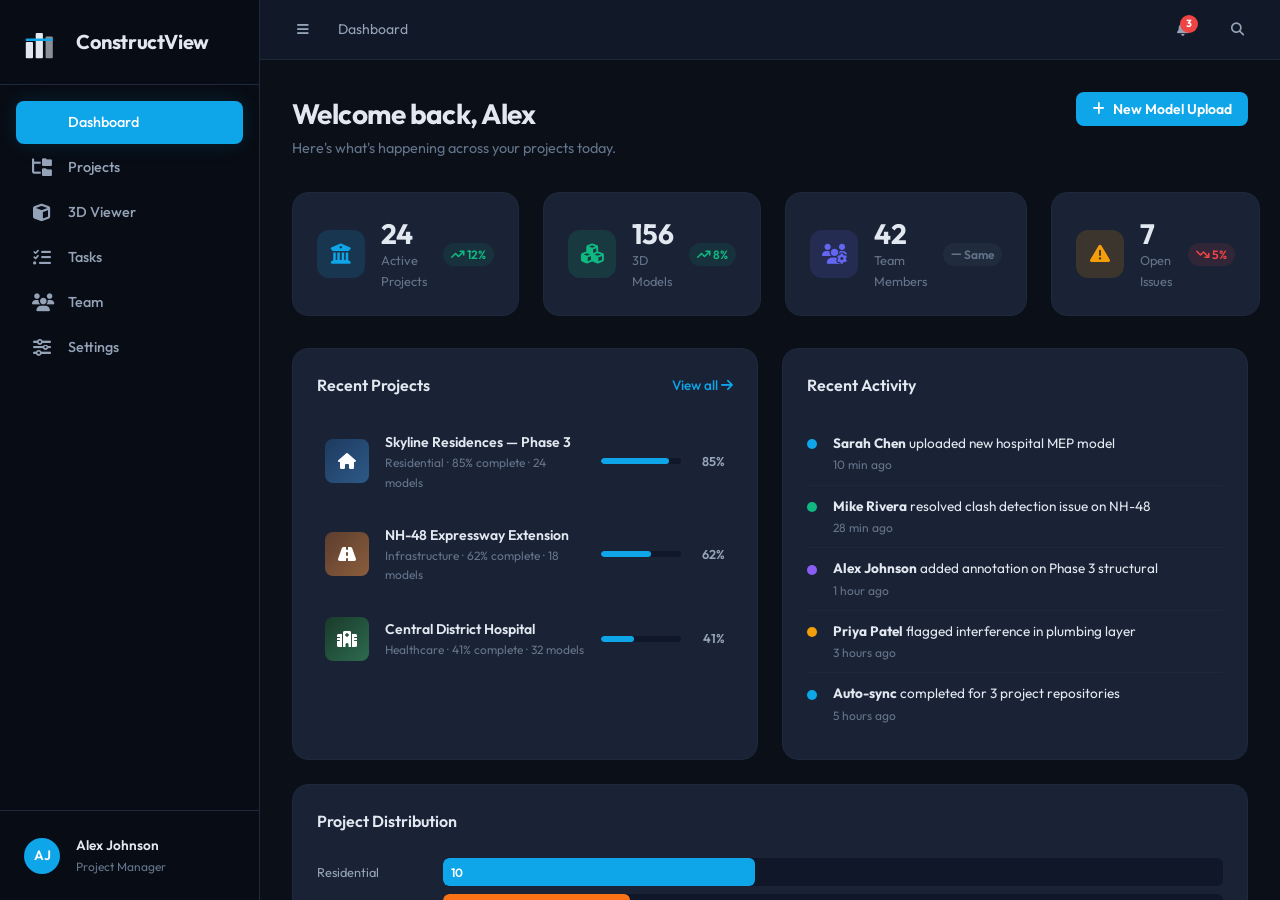
==== index.html @ a5606d07 "Initial release: ConstructView — Civil 3D Construction Platform - 6-page white-label dashboard (Dash" ====
<!DOCTYPE html>
<html lang="en" data-theme="default">
<head>
  <meta charset="UTF-8">
  <meta name="viewport" content="width=device-width, initial-scale=1.0">
  <title>ConstructView — Civil 3D Platform</title>
  <link rel="stylesheet" href="css/style.css">
  <link rel="preconnect" href="https://fonts.googleapis.com">
  <link href="https://fonts.googleapis.com/css2?family=Outfit:wght@300;400;500;600;700;800&family=JetBrains+Mono:wght@400;500&display=swap" rel="stylesheet">
  <link rel="stylesheet" href="https://cdnjs.cloudflare.com/ajax/libs/font-awesome/6.5.1/css/all.min.css">
</head>
<body>
  <div class="app-shell">
    <!-- Sidebar -->
    <aside class="sidebar" id="sidebar">
      <div class="sidebar-brand">
        <div class="brand-icon">
          <svg viewBox="0 0 40 40" fill="none">
            <rect x="2" y="20" width="8" height="18" rx="1" fill="currentColor"/>
            <rect x="13" y="10" width="8" height="28" rx="1" fill="currentColor"/>
            <rect x="24" y="14" width="8" height="24" rx="1" fill="currentColor" opacity="0.6"/>
            <rect x="2" y="16" width="30" height="3" rx="1" fill="var(--color-accent)"/>
          </svg>
        </div>
        <span class="brand-name" id="brandName">ConstructView</span>
      </div>

      <nav class="sidebar-nav">
        <a href="index.html" class="nav-item active">
          <i class="fa-solid fa-grid-2"></i>
          <span>Dashboard</span>
        </a>
        <a href="projects.html" class="nav-item">
          <i class="fa-solid fa-folder-tree"></i>
          <span>Projects</span>
        </a>
        <a href="viewer.html" class="nav-item">
          <i class="fa-solid fa-cube"></i>
          <span>3D Viewer</span>
        </a>
        <a href="tasks.html" class="nav-item">
          <i class="fa-solid fa-list-check"></i>
          <span>Tasks</span>
        </a>
        <a href="team.html" class="nav-item">
          <i class="fa-solid fa-users"></i>
          <span>Team</span>
        </a>
        <a href="settings.html" class="nav-item">
          <i class="fa-solid fa-sliders"></i>
          <span>Settings</span>
        </a>
      </nav>

      <div class="sidebar-footer">
        <div class="user-badge">
          <div class="avatar">AJ</div>
          <div class="user-info">
            <span class="user-name">Alex Johnson</span>
            <span class="user-role" id="userRoleDisplay">Project Manager</span>
          </div>
        </div>
      </div>
    </aside>

    <!-- Main content -->
    <main class="main-content">
      <!-- Top bar -->
      <header class="topbar">
        <div class="topbar-left">
          <button class="btn-icon" id="sidebarToggle" aria-label="Toggle sidebar">
            <i class="fa-solid fa-bars"></i>
          </button>
          <div class="breadcrumb">
            <span>Dashboard</span>
          </div>
        </div>
        <div class="topbar-right">
          <button class="btn-icon has-badge" aria-label="Notifications">
            <i class="fa-solid fa-bell"></i>
            <span class="badge">3</span>
          </button>
          <button class="btn-icon" aria-label="Search">
            <i class="fa-solid fa-magnifying-glass"></i>
          </button>
        </div>
      </header>

      <!-- Page content -->
      <div class="page-content">
        <div class="page-header">
          <div>
            <h1>Welcome back, Alex</h1>
            <p class="text-muted">Here's what's happening across your projects today.</p>
          </div>
          <div class="header-actions">
            <button class="btn btn-accent" onclick="location.href='viewer.html'">
              <i class="fa-solid fa-plus"></i> New Model Upload
            </button>
          </div>
        </div>

        <!-- Stats cards -->
        <div class="stats-grid">
          <div class="stat-card">
            <div class="stat-icon" style="--stat-color: var(--color-accent)">
              <i class="fa-solid fa-building-columns"></i>
            </div>
            <div class="stat-body">
              <span class="stat-value">24</span>
              <span class="stat-label">Active Projects</span>
            </div>
            <div class="stat-trend up">
              <i class="fa-solid fa-arrow-trend-up"></i> 12%
            </div>
          </div>
          <div class="stat-card">
            <div class="stat-icon" style="--stat-color: #10b981">
              <i class="fa-solid fa-cubes"></i>
            </div>
            <div class="stat-body">
              <span class="stat-value">156</span>
              <span class="stat-label">3D Models</span>
            </div>
            <div class="stat-trend up">
              <i class="fa-solid fa-arrow-trend-up"></i> 8%
            </div>
          </div>
          <div class="stat-card">
            <div class="stat-icon" style="--stat-color: #6366f1">
              <i class="fa-solid fa-users-gear"></i>
            </div>
            <div class="stat-body">
              <span class="stat-value">42</span>
              <span class="stat-label">Team Members</span>
            </div>
            <div class="stat-trend neutral">
              <i class="fa-solid fa-minus"></i> Same
            </div>
          </div>
          <div class="stat-card">
            <div class="stat-icon" style="--stat-color: #f59e0b">
              <i class="fa-solid fa-triangle-exclamation"></i>
            </div>
            <div class="stat-body">
              <span class="stat-value">7</span>
              <span class="stat-label">Open Issues</span>
            </div>
            <div class="stat-trend down">
              <i class="fa-solid fa-arrow-trend-down"></i> 5%
            </div>
          </div>
        </div>

        <!-- Two-column layout -->
        <div class="content-grid">
          <!-- Recent projects -->
          <div class="card">
            <div class="card-header">
              <h3>Recent Projects</h3>
              <a href="projects.html" class="link">View all <i class="fa-solid fa-arrow-right"></i></a>
            </div>
            <div class="project-list" id="recentProjects">
              <div class="project-row">
                <div class="project-thumb" style="background: linear-gradient(135deg, #1e3a5f, #2d5a87)"><i class="fa-solid fa-house"></i></div>
                <div class="project-info">
                  <span class="project-name">Skyline Residences — Phase 3</span>
                  <span class="project-meta">Residential · 85% complete · 24 models</span>
                </div>
                <div class="project-progress">
                  <div class="progress-bar"><div class="progress-fill" style="width:85%"></div></div>
                  <span>85%</span>
                </div>
              </div>
              <div class="project-row">
                <div class="project-thumb" style="background: linear-gradient(135deg, #5c3d2e, #8b5e3c)"><i class="fa-solid fa-road"></i></div>
                <div class="project-info">
                  <span class="project-name">NH-48 Expressway Extension</span>
                  <span class="project-meta">Infrastructure · 62% complete · 18 models</span>
                </div>
                <div class="project-progress">
                  <div class="progress-bar"><div class="progress-fill" style="width:62%"></div></div>
                  <span>62%</span>
                </div>
              </div>
              <div class="project-row">
                <div class="project-thumb" style="background: linear-gradient(135deg, #1a3a2a, #2d6b4f)"><i class="fa-solid fa-hospital"></i></div>
                <div class="project-info">
                  <span class="project-name">Central District Hospital</span>
                  <span class="project-meta">Healthcare · 41% complete · 32 models</span>
                </div>
                <div class="project-progress">
                  <div class="progress-bar"><div class="progress-fill" style="width:41%"></div></div>
                  <span>41%</span>
                </div>
              </div>
            </div>
          </div>

          <!-- Activity feed -->
          <div class="card">
            <div class="card-header">
              <h3>Recent Activity</h3>
            </div>
            <div class="activity-feed" id="activityFeed">
              <div class="activity-item">
                <div class="activity-dot accent"></div>
                <div class="activity-body">
                  <span class="activity-text"><strong>Sarah Chen</strong> uploaded new hospital MEP model</span>
                  <span class="activity-time">10 min ago</span>
                </div>
              </div>
              <div class="activity-item">
                <div class="activity-dot green"></div>
                <div class="activity-body">
                  <span class="activity-text"><strong>Mike Rivera</strong> resolved clash detection issue on NH-48</span>
                  <span class="activity-time">28 min ago</span>
                </div>
              </div>
              <div class="activity-item">
                <div class="activity-dot purple"></div>
                <div class="activity-body">
                  <span class="activity-text"><strong>Alex Johnson</strong> added annotation on Phase 3 structural</span>
                  <span class="activity-time">1 hour ago</span>
                </div>
              </div>
              <div class="activity-item">
                <div class="activity-dot amber"></div>
                <div class="activity-body">
                  <span class="activity-text"><strong>Priya Patel</strong> flagged interference in plumbing layer</span>
                  <span class="activity-time">3 hours ago</span>
                </div>
              </div>
              <div class="activity-item">
                <div class="activity-dot accent"></div>
                <div class="activity-body">
                  <span class="activity-text"><strong>Auto-sync</strong> completed for 3 project repositories</span>
                  <span class="activity-time">5 hours ago</span>
                </div>
              </div>
            </div>
          </div>
        </div>

        <!-- Project type distribution -->
        <div class="card" style="margin-top: 1.5rem;">
          <div class="card-header">
            <h3>Project Distribution</h3>
          </div>
          <div class="type-distribution">
            <div class="type-bar-group">
              <div class="type-label">Residential</div>
              <div class="type-bar-wrapper"><div class="type-bar" style="width:40%; --bar-color: var(--color-accent)"><span>10</span></div></div>
            </div>
            <div class="type-bar-group">
              <div class="type-label">Infrastructure</div>
              <div class="type-bar-wrapper"><div class="type-bar" style="width:24%; --bar-color: #f97316"><span>6</span></div></div>
            </div>
            <div class="type-bar-group">
              <div class="type-label">Healthcare</div>
              <div class="type-bar-wrapper"><div class="type-bar" style="width:16%; --bar-color: #10b981"><span>4</span></div></div>
            </div>
            <div class="type-bar-group">
              <div class="type-label">Commercial</div>
              <div class="type-bar-wrapper"><div class="type-bar" style="width:12%; --bar-color: #6366f1"><span>3</span></div></div>
            </div>
            <div class="type-bar-group">
              <div class="type-label">Industrial</div>
              <div class="type-bar-wrapper"><div class="type-bar" style="width:8%; --bar-color: #8b5cf6"><span>1</span></div></div>
            </div>
          </div>
        </div>
      </div>
    </main>
  </div>

  <script src="js/data.js"></script>
  <script src="js/app.js"></script>
</body>
</html>
---- css/style.css ----
/* ==============================================
   ConstructView — CSS Design System
   White-label ready. All colors are CSS variables.
   ============================================== */

:root {
  /* Brand / Primary */
  --color-accent: #0ea5e9;
  --color-accent-hover: #0284c7;
  --color-accent-light: #e0f2fe;
  --color-accent-dark: #0369a1;

  /* Surfaces */
  --color-bg: #0a0f18;
  --color-bg-elevated: #111827;
  --color-bg-card: #1a2235;
  --color-bg-input: #0f1729;
  --color-bg-hover: #1e293b;
  --color-bg-sidebar: #080c14;

  /* Borders */
  --color-border: #1e293b;
  --color-border-light: #2a3347;

  /* Text */
  --color-text: #e2e8f0;
  --color-text-secondary: #94a3b8;
  --color-text-muted: #64748b;
  --color-text-inverse: #0f172a;

  /* Status */
  --color-success: #10b981;
  --color-warning: #f59e0b;
  --color-error: #ef4444;
  --color-info: #3b82f6;

  /* Typography */
  --font-display: 'Outfit', system-ui, sans-serif;
  --font-mono: 'JetBrains Mono', 'Cascadia Code', monospace;

  /* Spacing */
  --space-xs: 0.25rem;
  --space-sm: 0.5rem;
  --space-md: 1rem;
  --space-lg: 1.5rem;
  --space-xl: 2rem;
  --space-2xl: 3rem;

  /* Radii */
  --radius-sm: 0.375rem;
  --radius-md: 0.5rem;
  --radius-lg: 0.75rem;
  --radius-xl: 1rem;
  --radius-2xl: 1.5rem;
  --radius-full: 9999px;

  /* Shadows */
  --shadow-sm: 0 1px 2px rgba(0,0,0,0.3);
  --shadow-md: 0 4px 6px -1px rgba(0,0,0,0.2), 0 2px 4px -2px rgba(0,0,0,0.2);
  --shadow-lg: 0 10px 15px -3px rgba(0,0,0,0.3), 0 4px 6px -4px rgba(0,0,0,0.2);
  --shadow-xl: 0 20px 25px -5px rgba(0,0,0,0.4), 0 8px 10px -6px rgba(0,0,0,0.2);
  --shadow-glow: 0 0 20px rgba(14, 165, 233, 0.15);

  /* Layout */
  --sidebar-width: 260px;
  --topbar-height: 60px;

  /* Transitions */
  --transition-fast: 150ms cubic-bezier(0.4, 0, 0.2, 1);
  --transition-normal: 250ms cubic-bezier(0.4, 0, 0.2, 1);
  --transition-slow: 400ms cubic-bezier(0.4, 0, 0.2, 1);
}

/* ================ RESET ================ */
*, *::before, *::after {
  margin: 0;
  padding: 0;
  box-sizing: border-box;
}

html { font-size: 16px; -webkit-font-smoothing: antialiased; }

body {
  font-family: var(--font-display);
  background: var(--color-bg);
  color: var(--color-text);
  line-height: 1.6;
  overflow: hidden;
  height: 100vh;
}

a { color: var(--color-accent); text-decoration: none; }
a:hover { text-decoration: underline; }
button { font-family: inherit; cursor: pointer; border: none; background: none; }
input, select, textarea { font-family: inherit; }

/* ================ APP SHELL ================ */
.app-shell {
  display: flex;
  height: 100vh;
  overflow: hidden;
}

/* ================ SIDEBAR ================ */
.sidebar {
  width: var(--sidebar-width);
  min-width: var(--sidebar-width);
  background: var(--color-bg-sidebar);
  border-right: 1px solid var(--color-border);
  display: flex;
  flex-direction: column;
  z-index: 100;
  transition: transform var(--transition-normal), width var(--transition-normal);
}

.sidebar.collapsed {
  transform: translateX(calc(var(--sidebar-width) * -1));
  width: 0;
  min-width: 0;
}

.sidebar-brand {
  display: flex;
  align-items: center;
  gap: var(--space-md);
  padding: var(--space-lg);
  border-bottom: 1px solid var(--color-border);
}

.brand-icon {
  width: 36px;
  height: 36px;
  color: var(--color-text);
  flex-shrink: 0;
}

.brand-name {
  font-size: 1.25rem;
  font-weight: 700;
  letter-spacing: -0.02em;
  white-space: nowrap;
}

/* Navigation */
.sidebar-nav {
  flex: 1;
  padding: var(--space-md);
  display: flex;
  flex-direction: column;
  gap: 2px;
  overflow-y: auto;
}

.nav-item {
  display: flex;
  align-items: center;
  gap: var(--space-md);
  padding: 0.625rem var(--space-md);
  border-radius: var(--radius-md);
  color: var(--color-text-secondary);
  font-size: 0.9rem;
  font-weight: 500;
  transition: all var(--transition-fast);
  white-space: nowrap;
}

.nav-item:hover {
  background: var(--color-bg-hover);
  color: var(--color-text);
  text-decoration: none;
}

.nav-item.active {
  background: var(--color-accent);
  color: #fff;
  box-shadow: var(--shadow-glow);
}

.nav-item i { font-size: 1.1rem; width: 20px; text-align: center; }

/* Sidebar footer */
.sidebar-footer {
  padding: var(--space-md);
  border-top: 1px solid var(--color-border);
}

.user-badge {
  display: flex;
  align-items: center;
  gap: var(--space-md);
  padding: var(--space-sm);
  border-radius: var(--radius-md);
  cursor: pointer;
  transition: background var(--transition-fast);
}

.user-badge:hover { background: var(--color-bg-hover); }

.avatar {
  width: 36px;
  height: 36px;
  border-radius: var(--radius-full);
  background: var(--color-accent);
  color: #fff;
  display: flex;
  align-items: center;
  justify-content: center;
  font-weight: 600;
  font-size: 0.85rem;
  flex-shrink: 0;
}

.user-info {
  display: flex;
  flex-direction: column;
  overflow: hidden;
}

.user-name {
  font-size: 0.85rem;
  font-weight: 600;
  white-space: nowrap;
  overflow: hidden;
  text-overflow: ellipsis;
}

.user-role {
  font-size: 0.75rem;
  color: var(--color-text-muted);
}

/* ================ MAIN CONTENT ================ */
.main-content {
  flex: 1;
  display: flex;
  flex-direction: column;
  overflow: hidden;
}

/* ================ TOPBAR ================ */
.topbar {
  height: var(--topbar-height);
  display: flex;
  align-items: center;
  justify-content: space-between;
  padding: 0 var(--space-lg);
  border-bottom: 1px solid var(--color-border);
  background: var(--color-bg-elevated);
  flex-shrink: 0;
  gap: var(--space-md);
}

.topbar-left, .topbar-right {
  display: flex;
  align-items: center;
  gap: var(--space-md);
}

.breadcrumb {
  font-size: 0.875rem;
  color: var(--color-text-secondary);
}

/* Buttons */
.btn-icon {
  width: 38px;
  height: 38px;
  border-radius: var(--radius-md);
  display: flex;
  align-items: center;
  justify-content: center;
  color: var(--color-text-secondary);
  transition: all var(--transition-fast);
  position: relative;
}

.btn-icon:hover {
  background: var(--color-bg-hover);
  color: var(--color-text);
}

.btn-icon.has-badge .badge {
  position: absolute;
  top: 4px;
  right: 4px;
  width: 18px;
  height: 18px;
  border-radius: var(--radius-full);
  background: var(--color-error);
  color: #fff;
  font-size: 0.65rem;
  font-weight: 700;
  display: flex;
  align-items: center;
  justify-content: center;
}

.btn {
  display: inline-flex;
  align-items: center;
  gap: var(--space-sm);
  padding: 0.5rem 1rem;
  border-radius: var(--radius-md);
  font-weight: 600;
  font-size: 0.875rem;
  transition: all var(--transition-fast);
  white-space: nowrap;
}

.btn-accent {
  background: var(--color-accent);
  color: #fff;
}

.btn-accent:hover { background: var(--color-accent-hover); }

.btn-outline {
  border: 1px solid var(--color-border-light);
  color: var(--color-text);
}

.btn-outline:hover { background: var(--color-bg-hover); }

.btn-ghost {
  color: var(--color-text-secondary);
}

.btn-ghost:hover { background: var(--color-bg-hover); color: var(--color-text); }

.btn-danger {
  background: var(--color-error);
  color: #fff;
}

.btn-danger:hover { background: #dc2626; }

.btn-sm { padding: 0.375rem 0.75rem; font-size: 0.8rem; }
.btn-lg { padding: 0.75rem 1.5rem; font-size: 1rem; }

/* ================ PAGE CONTENT ================ */
.page-content {
  flex: 1;
  overflow-y: auto;
  padding: var(--space-xl);
  scroll-behavior: smooth;
}

.page-header {
  display: flex;
  justify-content: space-between;
  align-items: flex-start;
  margin-bottom: var(--space-xl);
  flex-wrap: wrap;
  gap: var(--space-md);
}

.page-header h1 {
  font-size: 1.75rem;
  font-weight: 700;
  letter-spacing: -0.02em;
}

.text-muted { color: var(--color-text-muted); font-size: 0.9rem; }

/* ================ STATS ================ */
.stats-grid {
  display: grid;
  grid-template-columns: repeat(4, 1fr);
  gap: var(--space-lg);
  margin-bottom: var(--space-xl);
}

.stat-card {
  background: var(--color-bg-card);
  border: 1px solid var(--color-border);
  border-radius: var(--radius-xl);
  padding: var(--space-lg);
  display: flex;
  align-items: center;
  gap: var(--space-md);
  transition: all var(--transition-normal);
}

.stat-card:hover {
  border-color: var(--color-border-light);
  box-shadow: var(--shadow-md);
}

.stat-icon {
  width: 48px;
  height: 48px;
  border-radius: var(--radius-lg);
  background: color-mix(in srgb, var(--stat-color, var(--color-accent)) 15%, transparent);
  display: flex;
  align-items: center;
  justify-content: center;
  font-size: 1.25rem;
  color: var(--stat-color, var(--color-accent));
  flex-shrink: 0;
}

.stat-body {
  flex: 1;
  display: flex;
  flex-direction: column;
}

.stat-value {
  font-size: 1.75rem;
  font-weight: 700;
  line-height: 1.2;
  letter-spacing: -0.02em;
}

.stat-label {
  font-size: 0.8rem;
  color: var(--color-text-muted);
}

.stat-trend {
  font-size: 0.75rem;
  font-weight: 600;
  padding: 0.125rem 0.5rem;
  border-radius: var(--radius-full);
  white-space: nowrap;
}

.stat-trend.up { color: var(--color-success); background: rgba(16, 185, 129, 0.1); }
.stat-trend.down { color: var(--color-error); background: rgba(239, 68, 68, 0.1); }
.stat-trend.neutral { color: var(--color-text-muted); background: rgba(100, 116, 139, 0.1); }

/* ================ GRID LAYOUTS ================ */
.content-grid {
  display: grid;
  grid-template-columns: 1fr 1fr;
  gap: var(--space-lg);
}

/* ================ CARDS ================ */
.card {
  background: var(--color-bg-card);
  border: 1px solid var(--color-border);
  border-radius: var(--radius-xl);
  padding: var(--space-lg);
  transition: all var(--transition-normal);
}

.card-header {
  display: flex;
  justify-content: space-between;
  align-items: center;
  margin-bottom: var(--space-lg);
}

.card-header h3 {
  font-size: 1rem;
  font-weight: 600;
}

.link {
  font-size: 0.85rem;
  font-weight: 500;
}

/* ================ PROJECT LIST ================ */
.project-list {
  display: flex;
  flex-direction: column;
  gap: var(--space-md);
}

.project-row {
  display: flex;
  align-items: center;
  gap: var(--space-md);
  padding: var(--space-sm);
  border-radius: var(--radius-md);
  transition: background var(--transition-fast);
}

.project-row:hover { background: var(--color-bg-hover); }

.project-thumb {
  width: 44px;
  height: 44px;
  border-radius: var(--radius-md);
  display: flex;
  align-items: center;
  justify-content: center;
  color: #fff;
  font-size: 1rem;
  flex-shrink: 0;
}

.project-info {
  flex: 1;
  display: flex;
  flex-direction: column;
  min-width: 0;
}

.project-name {
  font-size: 0.875rem;
  font-weight: 600;
  white-space: nowrap;
  overflow: hidden;
  text-overflow: ellipsis;
}

.project-meta {
  font-size: 0.75rem;
  color: var(--color-text-muted);
}

.project-progress {
  display: flex;
  align-items: center;
  gap: var(--space-sm);
  flex-shrink: 0;
}

.progress-bar {
  width: 80px;
  height: 6px;
  background: var(--color-bg-input);
  border-radius: var(--radius-full);
  overflow: hidden;
}

.progress-fill {
  height: 100%;
  background: var(--color-accent);
  border-radius: var(--radius-full);
  transition: width 0.6s ease;
}

.project-progress span {
  font-size: 0.8rem;
  font-weight: 600;
  color: var(--color-text-secondary);
  width: 36px;
  text-align: right;
}

/* ================ ACTIVITY FEED ================ */
.activity-feed {
  display: flex;
  flex-direction: column;
  gap: 0;
}

.activity-item {
  display: flex;
  gap: var(--space-md);
  padding: 0.625rem 0;
  border-bottom: 1px solid var(--color-border);
}

.activity-item:last-child { border-bottom: none; }

.activity-dot {
  width: 10px;
  height: 10px;
  border-radius: var(--radius-full);
  margin-top: 0.4rem;
  flex-shrink: 0;
}

.activity-dot.accent { background: var(--color-accent); }
.activity-dot.green { background: var(--color-success); }
.activity-dot.purple { background: #8b5cf6; }
.activity-dot.amber { background: var(--color-warning); }

.activity-body {
  display: flex;
  flex-direction: column;
}

.activity-text {
  font-size: 0.85rem;
  line-height: 1.5;
}

.activity-time {
  font-size: 0.75rem;
  color: var(--color-text-muted);
  margin-top: 2px;
}

/* ================ TYPE DISTRIBUTION ================ */
.type-distribution {
  display: flex;
  flex-direction: column;
  gap: var(--space-sm);
}

.type-bar-group {
  display: flex;
  align-items: center;
  gap: var(--space-md);
}

.type-label {
  width: 110px;
  font-size: 0.8rem;
  color: var(--color-text-secondary);
  flex-shrink: 0;
}

.type-bar-wrapper {
  flex: 1;
  height: 28px;
  background: var(--color-bg-input);
  border-radius: var(--radius-sm);
  overflow: hidden;
}

.type-bar {
  height: 100%;
  background: var(--bar-color, var(--color-accent));
  border-radius: var(--radius-sm);
  display: flex;
  align-items: center;
  padding: 0 var(--space-sm);
  font-size: 0.75rem;
  font-weight: 600;
  color: #fff;
  min-width: 36px;
  transition: width 0.8s ease;
}

/* ================ PROJECTS PAGE ================ */
.filter-bar {
  display: flex;
  align-items: center;
  gap: var(--space-md);
  margin-bottom: var(--space-lg);
  flex-wrap: wrap;
}

.search-input {
  background: var(--color-bg-input);
  border: 1px solid var(--color-border);
  border-radius: var(--radius-md);
  padding: 0.5rem 0.75rem;
  color: var(--color-text);
  font-size: 0.875rem;
  width: 280px;
  display: flex;
  align-items: center;
  gap: var(--space-sm);
}

.search-input input {
  background: none;
  border: none;
  color: var(--color-text);
  font-size: 0.875rem;
  flex: 1;
  outline: none;
}

.search-input i { color: var(--color-text-muted); font-size: 0.85rem; }

.filter-chips {
  display: flex;
  gap: var(--space-sm);
}

.chip {
  padding: 0.35rem 0.75rem;
  border-radius: var(--radius-full);
  font-size: 0.8rem;
  font-weight: 500;
  border: 1px solid var(--color-border);
  color: var(--color-text-secondary);
  transition: all var(--transition-fast);
}

.chip.active {
  background: var(--color-accent);
  border-color: var(--color-accent);
  color: #fff;
}

.chip:hover:not(.active) {
  background: var(--color-bg-hover);
  color: var(--color-text);
}

.project-grid {
  display: grid;
  grid-template-columns: repeat(auto-fill, minmax(340px, 1fr));
  gap: var(--space-lg);
}

.project-card {
  background: var(--color-bg-card);
  border: 1px solid var(--color-border);
  border-radius: var(--radius-xl);
  overflow: hidden;
  transition: all var(--transition-normal);
  cursor: pointer;
}

.project-card:hover {
  border-color: var(--color-accent);
  box-shadow: var(--shadow-lg), var(--shadow-glow);
  transform: translateY(-2px);
}

.project-card-header {
  height: 140px;
  display: flex;
  align-items: center;
  justify-content: center;
  position: relative;
  overflow: hidden;
}

.project-card-header::after {
  content: '';
  position: absolute;
  inset: 0;
  background: linear-gradient(to top, rgba(0,0,0,0.6) 0%, transparent 60%);
}

.project-card-icon {
  font-size: 2.5rem;
  color: rgba(255,255,255,0.8);
  position: relative;
  z-index: 1;
}

.project-card-type {
  position: absolute;
  bottom: 12px;
  left: 16px;
  font-size: 0.75rem;
  font-weight: 600;
  color: #fff;
  z-index: 2;
  background: rgba(0,0,0,0.5);
  padding: 2px 10px;
  border-radius: var(--radius-full);
  backdrop-filter: blur(4px);
}

.project-card-body {
  padding: var(--space-md);
}

.project-card-body h4 {
  font-size: 1rem;
  font-weight: 600;
  margin-bottom: 4px;
}

.project-card-body p {
  font-size: 0.8rem;
  color: var(--color-text-muted);
  margin-bottom: var(--space-md);
}

.project-card-meta {
  display: flex;
  justify-content: space-between;
  align-items: center;
  font-size: 0.75rem;
  color: var(--color-text-muted);
}

/* ================ VIEWER PAGE ================ */
.viewer-container {
  display: grid;
  grid-template-columns: 300px 1fr;
  gap: var(--space-lg);
  height: calc(100vh - var(--topbar-height) - var(--space-xl) * 2 - 90px);
  min-height: 500px;
}

.viewer-panel {
  background: var(--color-bg-card);
  border: 1px solid var(--color-border);
  border-radius: var(--radius-xl);
  overflow-y: auto;
  padding: var(--space-md);
  display: flex;
  flex-direction: column;
  gap: var(--space-md);
}

.panel-section {
  padding-bottom: var(--space-md);
  border-bottom: 1px solid var(--color-border);
}

.panel-section:last-child { border-bottom: none; }

.panel-section h4 {
  font-size: 0.8rem;
  font-weight: 600;
  text-transform: uppercase;
  letter-spacing: 0.05em;
  color: var(--color-text-muted);
  margin-bottom: var(--space-sm);
}

.file-upload-zone {
  border: 2px dashed var(--color-border-light);
  border-radius: var(--radius-lg);
  padding: var(--space-xl);
  text-align: center;
  cursor: pointer;
  transition: all var(--transition-fast);
  background: var(--color-bg-input);
}

.file-upload-zone:hover {
  border-color: var(--color-accent);
  background: rgba(14, 165, 233, 0.05);
}

.file-upload-zone i {
  font-size: 2rem;
  color: var(--color-accent);
  margin-bottom: var(--space-sm);
}

.file-upload-zone p {
  font-size: 0.85rem;
  color: var(--color-text-secondary);
}

.file-upload-zone span {
  font-size: 0.75rem;
  color: var(--color-text-muted);
}

.uploaded-files {
  display: flex;
  flex-direction: column;
  gap: var(--space-xs);
}

.uploaded-file {
  display: flex;
  align-items: center;
  justify-content: space-between;
  font-size: 0.8rem;
  padding: 0.375rem var(--space-sm);
  background: var(--color-bg-input);
  border-radius: var(--radius-sm);
  color: var(--color-text-secondary);
}

/* Viewer canvas area */
.viewer-canvas {
  flex: 1;
  background: var(--color-bg-card);
  border: 1px solid var(--color-border);
  border-radius: var(--radius-xl);
  position: relative;
  overflow: hidden;
  display: flex;
  align-items: center;
  justify-content: center;
}

.viewer-placeholder {
  text-align: center;
  color: var(--color-text-muted);
}

.viewer-placeholder i {
  font-size: 4rem;
  display: block;
  margin-bottom: var(--space-md);
  color: var(--color-border-light);
}

.viewer-placeholder h3 {
  font-size: 1.25rem;
  margin-bottom: var(--space-xs);
}

.viewer-placeholder p {
  font-size: 0.85rem;
}

.viewer-toolbar {
  position: absolute;
  bottom: 16px;
  left: 50%;
  transform: translateX(-50%);
  display: flex;
  gap: var(--space-xs);
  background: var(--color-bg-elevated);
  border: 1px solid var(--color-border);
  border-radius: var(--radius-xl);
  padding: 4px;
  z-index: 10;
  backdrop-filter: blur(8px);
}

.viewer-toolbar .btn-icon {
  width: 36px;
  height: 36px;
  border-radius: var(--radius-md);
}

.viewer-toolbar .btn-icon.active {
  background: var(--color-accent);
  color: #fff;
}

.viewer-side-toolbar {
  position: absolute;
  right: 16px;
  top: 50%;
  transform: translateY(-50%);
  display: flex;
  flex-direction: column;
  gap: var(--space-xs);
  background: var(--color-bg-elevated);
  border: 1px solid var(--color-border);
  border-radius: var(--radius-xl);
  padding: 4px;
  z-index: 10;
}

/* ================ SETTINGS PAGE ================ */
.settings-grid {
  display: grid;
  grid-template-columns: 1fr 1fr;
  gap: var(--space-lg);
}

.settings-section {
  background: var(--color-bg-card);
  border: 1px solid var(--color-border);
  border-radius: var(--radius-xl);
  padding: var(--space-lg);
}

.settings-section h3 {
  font-size: 1rem;
  font-weight: 600;
  margin-bottom: var(--space-md);
  padding-bottom: var(--space-md);
  border-bottom: 1px solid var(--color-border);
}

.form-group {
  margin-bottom: var(--space-md);
}

.form-group label {
  display: block;
  font-size: 0.8rem;
  font-weight: 600;
  color: var(--color-text-secondary);
  margin-bottom: var(--space-xs);
}

.form-group input[type="text"],
.form-group input[type="url"],
.form-group input[type="color"],
.form-group select {
  width: 100%;
  padding: 0.5rem 0.75rem;
  background: var(--color-bg-input);
  border: 1px solid var(--color-border);
  border-radius: var(--radius-md);
  color: var(--color-text);
  font-size: 0.875rem;
  outline: none;
  transition: border-color var(--transition-fast);
}

.form-group input:focus,
.form-group select:focus {
  border-color: var(--color-accent);
  box-shadow: 0 0 0 3px rgba(14, 165, 233, 0.15);
}

.form-group input[type="color"] {
  width: 60px;
  height: 40px;
  padding: 2px;
  cursor: pointer;
}

.color-presets {
  display: flex;
  gap: var(--space-sm);
  flex-wrap: wrap;
  margin-top: var(--space-sm);
}

.color-preset {
  width: 32px;
  height: 32px;
  border-radius: var(--radius-full);
  border: 2px solid transparent;
  cursor: pointer;
  transition: all var(--transition-fast);
}

.color-preset:hover {
  transform: scale(1.1);
}

.color-preset.selected {
  border-color: #fff;
  box-shadow: 0 0 0 2px var(--color-accent);
}

.theme-preview {
  margin-top: var(--space-md);
  padding: var(--space-md);
  background: var(--color-bg-input);
  border-radius: var(--radius-md);
  text-align: center;
}

.theme-preview .preview-bar {
  height: 8px;
  border-radius: var(--radius-full);
  margin-bottom: var(--space-sm);
}

.theme-preview .preview-text {
  font-size: 0.75rem;
  color: var(--color-text-secondary);
}

/* ================ TEAM PAGE ================ */
.team-grid {
  display: grid;
  grid-template-columns: repeat(auto-fill, minmax(280px, 1fr));
  gap: var(--space-lg);
}

.member-card {
  background: var(--color-bg-card);
  border: 1px solid var(--color-border);
  border-radius: var(--radius-xl);
  padding: var(--space-lg);
  display: flex;
  align-items: center;
  gap: var(--space-md);
  transition: all var(--transition-normal);
}

.member-card:hover {
  border-color: var(--color-border-light);
  box-shadow: var(--shadow-md);
}

.member-avatar {
  width: 52px;
  height: 52px;
  border-radius: var(--radius-full);
  display: flex;
  align-items: center;
  justify-content: center;
  font-weight: 700;
  font-size: 1.1rem;
  color: #fff;
  flex-shrink: 0;
}

.member-detail {
  flex: 1;
  min-width: 0;
}

.member-detail h4 {
  font-size: 0.95rem;
  font-weight: 600;
}

.member-detail .member-role {
  font-size: 0.8rem;
  color: var(--color-text-muted);
  margin-top: 2px;
}

.member-detail .member-projects {
  font-size: 0.75rem;
  color: var(--color-accent);
  margin-top: 2px;
}

/* ================ TABLE (Tasks) ================ */
.data-table {
  width: 100%;
  border-collapse: collapse;
}

.data-table th {
  text-align: left;
  font-size: 0.75rem;
  font-weight: 600;
  text-transform: uppercase;
  letter-spacing: 0.05em;
  color: var(--color-text-muted);
  padding: var(--space-md);
  border-bottom: 1px solid var(--color-border);
}

.data-table td {
  padding: var(--space-md);
  border-bottom: 1px solid var(--color-border);
  font-size: 0.875rem;
}

.data-table tr:hover td {
  background: var(--color-bg-hover);
}

.status-badge {
  display: inline-block;
  padding: 0.2rem 0.6rem;
  border-radius: var(--radius-full);
  font-size: 0.75rem;
  font-weight: 600;
}

.status-badge.open { background: rgba(245, 158, 11, 0.15); color: var(--color-warning); }
.status-badge.in-progress { background: rgba(59, 130, 246, 0.15); color: var(--color-info); }
.status-badge.resolved { background: rgba(16, 185, 129, 0.15); color: var(--color-success); }
.status-badge.closed { background: rgba(100, 116, 139, 0.15); color: var(--color-text-muted); }

.priority-dot {
  display: inline-block;
  width: 8px;
  height: 8px;
  border-radius: var(--radius-full);
  margin-right: var(--space-xs);
}

.priority-dot.high { background: var(--color-error); }
.priority-dot.medium { background: var(--color-warning); }
.priority-dot.low { background: var(--color-success); }

/* ================ MODAL ================ */
.modal-overlay {
  position: fixed;
  inset: 0;
  background: rgba(0,0,0,0.6);
  display: flex;
  align-items: center;
  justify-content: center;
  z-index: 1000;
  backdrop-filter: blur(4px);
}

.modal {
  background: var(--color-bg-card);
  border: 1px solid var(--color-border);
  border-radius: var(--radius-xl);
  padding: var(--space-xl);
  width: 90%;
  max-width: 520px;
  box-shadow: var(--shadow-xl);
}

.modal h3 {
  font-size: 1.15rem;
  margin-bottom: var(--space-md);
}

.modal-actions {
  display: flex;
  justify-content: flex-end;
  gap: var(--space-sm);
  margin-top: var(--space-lg);
}

/* ================ RESPONSIVE ================ */
@media (max-width: 1024px) {
  .stats-grid { grid-template-columns: repeat(2, 1fr); }
  .content-grid { grid-template-columns: 1fr; }
  .settings-grid { grid-template-columns: 1fr; }
  .viewer-container { grid-template-columns: 1fr; }
  .viewer-panel { max-height: 180px; flex-direction: row; flex-wrap: wrap; overflow-x: auto; }
}

@media (max-width: 768px) {
  :root { --sidebar-width: 240px; }

  .sidebar { position: fixed; height: 100vh; }
  .sidebar:not(.collapsed) { box-shadow: var(--shadow-xl); }
  .sidebar.collapsed { transform: translateX(calc(var(--sidebar-width) * -1)); }

  .page-content { padding: var(--space-md); }

  .stats-grid { grid-template-columns: 1fr; gap: var(--space-sm); }

  .page-header {
    flex-direction: column;
  }

  .page-header h1 { font-size: 1.35rem; }

  .project-grid {
    grid-template-columns: 1fr;
  }

  .filter-bar {
    flex-direction: column;
    align-items: stretch;
  }

  .search-input { width: 100%; }

  .data-table {
    display: block;
    overflow-x: auto;
  }
}

/* ================ ANIMATIONS ================ */
@keyframes fadeInUp {
  from { opacity: 0; transform: translateY(16px); }
  to { opacity: 1; transform: translateY(0); }
}

@keyframes fadeIn {
  from { opacity: 0; }
  to { opacity: 1; }
}

.stat-card { animation: fadeInUp 0.4s ease both; }
.stat-card:nth-child(1) { animation-delay: 0s; }
.stat-card:nth-child(2) { animation-delay: 0.05s; }
.stat-card:nth-child(3) { animation-delay: 0.1s; }
.stat-card:nth-child(4) { animation-delay: 0.15s; }

.card { animation: fadeIn 0.5s ease both; }

.project-card { animation: fadeInUp 0.4s ease both; }

.modal { animation: fadeInUp 0.2s ease; }

/* Scrollbar */
::-webkit-scrollbar { width: 6px; }
::-webkit-scrollbar-track { background: transparent; }
::-webkit-scrollbar-thumb { background: var(--color-border); border-radius: 3px; }
::-webkit-scrollbar-thumb:hover { background: var(--color-text-muted); }
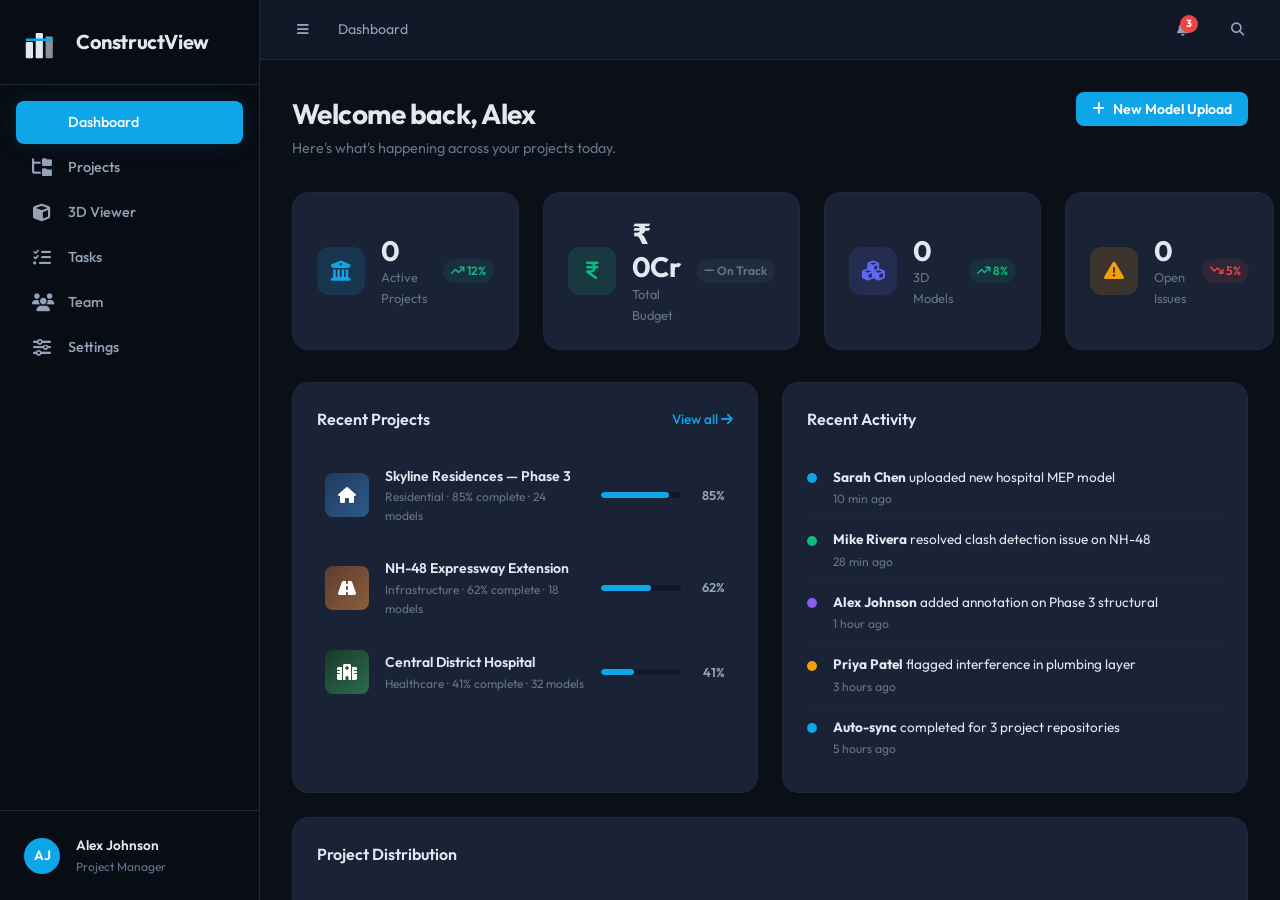
==== commit 06c15cd4: "v3: Rich dummy data — 8 projects, 15 tasks, 12 team members, 10 activity entries - Expanded from 6 t" ====
--- a/index.html
+++ b/index.html
@@ -107,7 +107,7 @@
               <i class="fa-solid fa-building-columns"></i>
             </div>
             <div class="stat-body">
-              <span class="stat-value">24</span>
+              <span class="stat-value" id="statProjects">0</span>
               <span class="stat-label">Active Projects</span>
             </div>
             <div class="stat-trend up">
@@ -116,10 +116,22 @@
           </div>
           <div class="stat-card">
             <div class="stat-icon" style="--stat-color: #10b981">
+              <i class="fa-solid fa-indian-rupee-sign"></i>
+            </div>
+            <div class="stat-body">
+              <span class="stat-value" id="statBudget">₹ 0Cr</span>
+              <span class="stat-label">Total Budget</span>
+            </div>
+            <div class="stat-trend neutral">
+              <i class="fa-solid fa-minus"></i> On Track
+            </div>
+          </div>
+          <div class="stat-card">
+            <div class="stat-icon" style="--stat-color: #6366f1">
               <i class="fa-solid fa-cubes"></i>
             </div>
             <div class="stat-body">
-              <span class="stat-value">156</span>
+              <span class="stat-value" id="statModels">0</span>
               <span class="stat-label">3D Models</span>
             </div>
             <div class="stat-trend up">
@@ -127,23 +139,11 @@
             </div>
           </div>
           <div class="stat-card">
-            <div class="stat-icon" style="--stat-color: #6366f1">
-              <i class="fa-solid fa-users-gear"></i>
-            </div>
-            <div class="stat-body">
-              <span class="stat-value">42</span>
-              <span class="stat-label">Team Members</span>
-            </div>
-            <div class="stat-trend neutral">
-              <i class="fa-solid fa-minus"></i> Same
-            </div>
-          </div>
-          <div class="stat-card">
             <div class="stat-icon" style="--stat-color: #f59e0b">
               <i class="fa-solid fa-triangle-exclamation"></i>
             </div>
             <div class="stat-body">
-              <span class="stat-value">7</span>
+              <span class="stat-value" id="statIssues">0</span>
               <span class="stat-label">Open Issues</span>
             </div>
             <div class="stat-trend down">
@@ -247,27 +247,8 @@
           <div class="card-header">
             <h3>Project Distribution</h3>
           </div>
-          <div class="type-distribution">
-            <div class="type-bar-group">
-              <div class="type-label">Residential</div>
-              <div class="type-bar-wrapper"><div class="type-bar" style="width:40%; --bar-color: var(--color-accent)"><span>10</span></div></div>
-            </div>
-            <div class="type-bar-group">
-              <div class="type-label">Infrastructure</div>
-              <div class="type-bar-wrapper"><div class="type-bar" style="width:24%; --bar-color: #f97316"><span>6</span></div></div>
-            </div>
-            <div class="type-bar-group">
-              <div class="type-label">Healthcare</div>
-              <div class="type-bar-wrapper"><div class="type-bar" style="width:16%; --bar-color: #10b981"><span>4</span></div></div>
-            </div>
-            <div class="type-bar-group">
-              <div class="type-label">Commercial</div>
-              <div class="type-bar-wrapper"><div class="type-bar" style="width:12%; --bar-color: #6366f1"><span>3</span></div></div>
-            </div>
-            <div class="type-bar-group">
-              <div class="type-label">Industrial</div>
-              <div class="type-bar-wrapper"><div class="type-bar" style="width:8%; --bar-color: #8b5cf6"><span>1</span></div></div>
-            </div>
+          <div class="type-distribution" id="typeDistribution">
+            <!-- Rendered by JS -->
           </div>
         </div>
       </div>
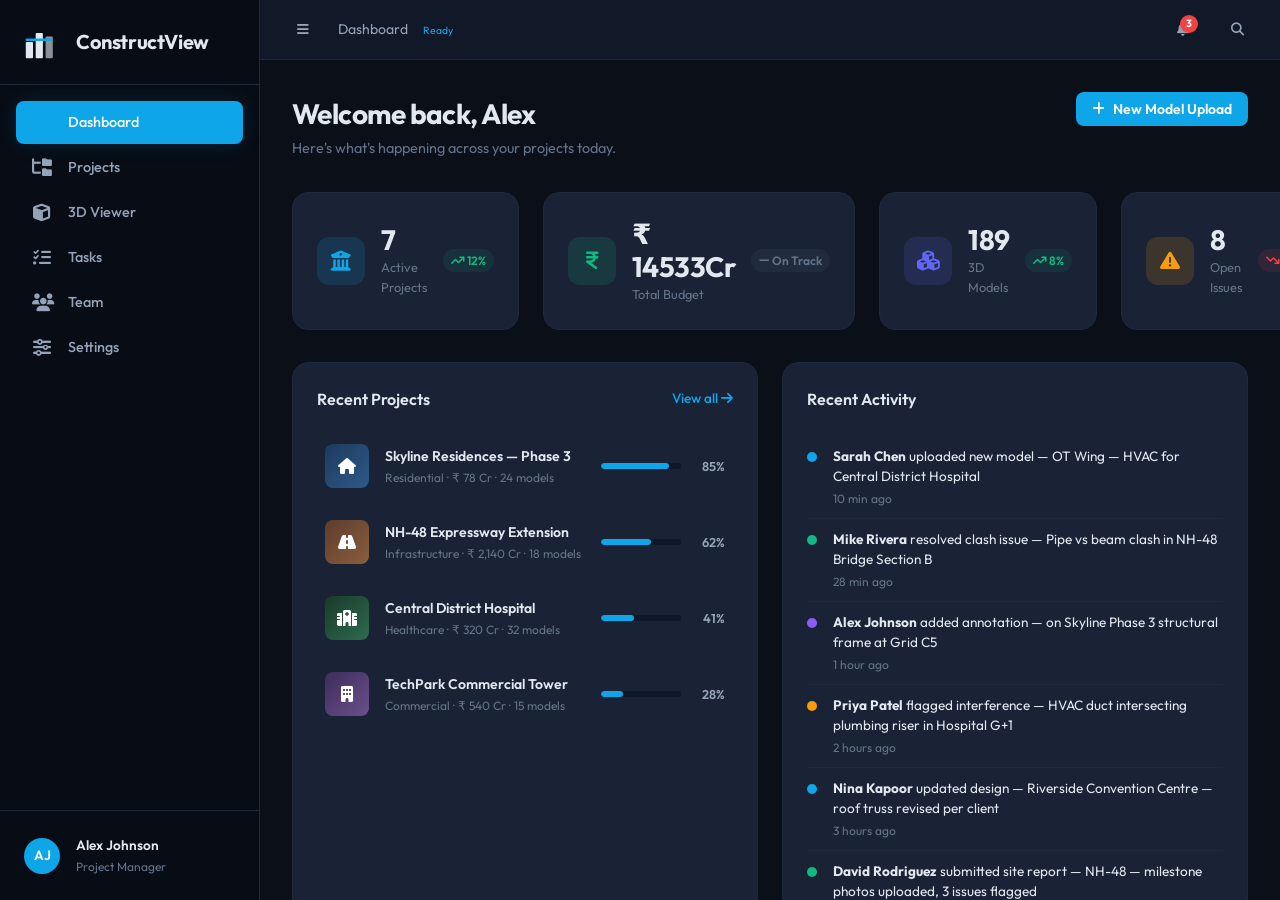
==== commit 16163602: "FIX: add error handling & diagnostics to identify runtime issues - Wrapped DOMContentLoaded handler " ====
--- a/index.html
+++ b/index.html
@@ -73,6 +73,7 @@
           </button>
           <div class="breadcrumb">
             <span>Dashboard</span>
+            <span id="topBarStatus" style="font-size:0.65rem;color:var(--color-text-muted);margin-left:12px;"></span>
           </div>
         </div>
         <div class="topbar-right">
